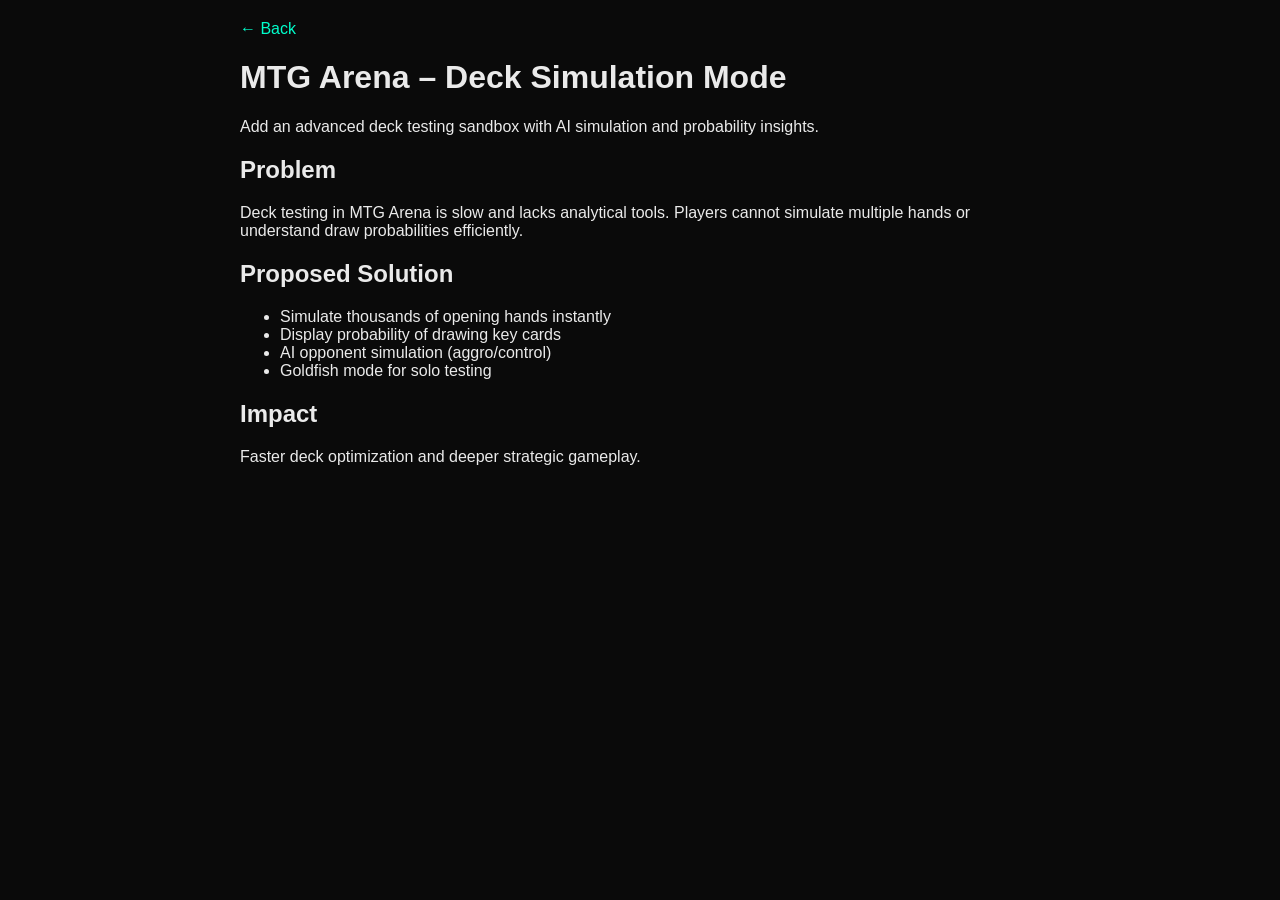
==== ideas/mtg-arena-improvements.html @ 0e39c934 "initial portal _ mtg arena page" ====
<!DOCTYPE html>
<html lang="en">
<head>
    <meta charset="UTF-8">
    <meta name="viewport" content="width=device-width, initial-scale=1.0">
    <title>MTG Arena – Deck Simulation Mode</title>
    <link rel="stylesheet" href="../styles.css">
</head>
<body>

    <div class="container">
        <a href="../index.html" class="back">← Back</a>

        <h1>MTG Arena – Deck Simulation Mode</h1>

        <p class="description">
            Add an advanced deck testing sandbox with AI simulation and probability insights.
        </p>

        <div class="section">
            <h2>Problem</h2>
            <p>
                Deck testing in MTG Arena is slow and lacks analytical tools.
                Players cannot simulate multiple hands or understand draw probabilities efficiently.
            </p>
        </div>

        <div class="section">
            <h2>Proposed Solution</h2>
            <ul>
                <li>Simulate thousands of opening hands instantly</li>
                <li>Display probability of drawing key cards</li>
                <li>AI opponent simulation (aggro/control)</li>
                <li>Goldfish mode for solo testing</li>
            </ul>
        </div>

        <div class="section">
            <h2>Impact</h2>
            <p>
                Faster deck optimization and deeper strategic gameplay.
            </p>
        </div>

    </div>

</body>
</html>
---- styles.css ----
body {
    background: #0a0a0a;
    color: #eaeaea;
    font-family: Arial, sans-serif;
    margin: 0;
    padding: 20px;
}

.title {
    text-align: center;
    color: #00ffcc;
}

.grid {
    display: grid;
    grid-template-columns: repeat(auto-fit, minmax(250px, 1fr));
    gap: 20px;
}

.card {
    display: block;
    padding: 20px;
    border: 1px solid #00ffcc;
    border-radius: 10px;
    text-decoration: none;
    color: white;
    transition: 0.3s;
}

.card:hover {
    background: #00ffcc;
    color: black;
    box-shadow: 0 0 15px #00ffcc;
}

.container {
    max-width: 800px;
    margin: auto;
}

.back {
    color: #00ffcc;
    text-decoration: none;
}

.section {
    margin-top: 20px;
}
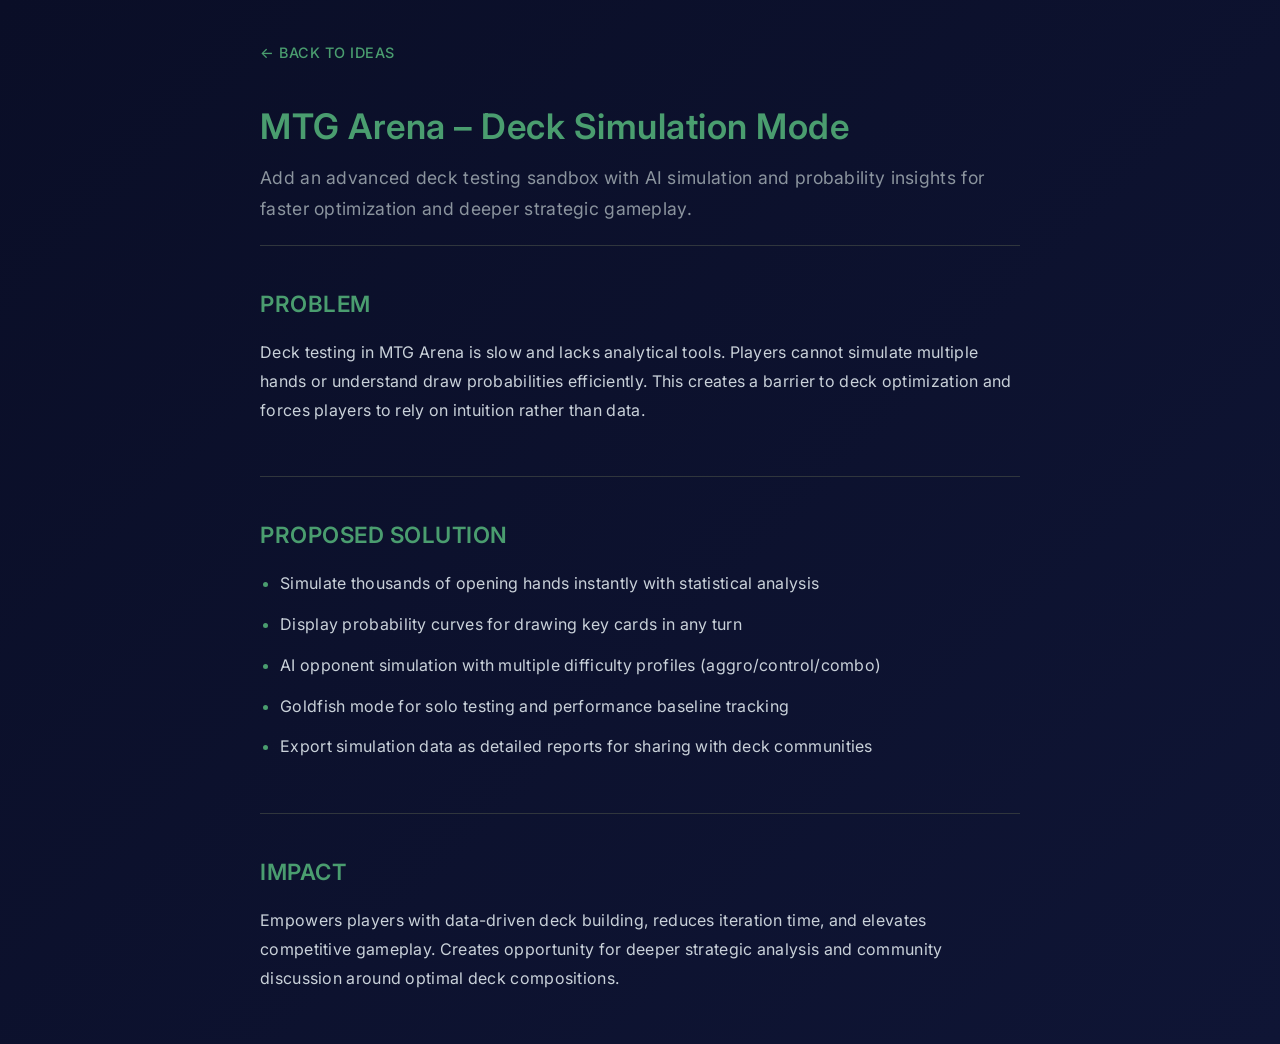
==== commit 4a9196a6: "no mans sky page" ====
--- a/ideas/mtg-arena-improvements.html
+++ b/ideas/mtg-arena-improvements.html
@@ -5,40 +5,41 @@
     <meta name="viewport" content="width=device-width, initial-scale=1.0">
     <title>MTG Arena – Deck Simulation Mode</title>
     <link rel="stylesheet" href="../styles.css">
+    <link href="https://fonts.googleapis.com/css2?family=Inter:wght@400;500;600&display=swap" rel="stylesheet">
 </head>
 <body>
 
     <div class="container">
-        <a href="../index.html" class="back">← Back</a>
+        <a href="../index.html" class="back">← Back to Ideas</a>
 
         <h1>MTG Arena – Deck Simulation Mode</h1>
 
         <p class="description">
-            Add an advanced deck testing sandbox with AI simulation and probability insights.
+            Add an advanced deck testing sandbox with AI simulation and probability insights for faster optimization and deeper strategic gameplay.
         </p>
 
         <div class="section">
             <h2>Problem</h2>
             <p>
-                Deck testing in MTG Arena is slow and lacks analytical tools.
-                Players cannot simulate multiple hands or understand draw probabilities efficiently.
+                Deck testing in MTG Arena is slow and lacks analytical tools. Players cannot simulate multiple hands or understand draw probabilities efficiently. This creates a barrier to deck optimization and forces players to rely on intuition rather than data.
             </p>
         </div>
 
         <div class="section">
             <h2>Proposed Solution</h2>
             <ul>
-                <li>Simulate thousands of opening hands instantly</li>
-                <li>Display probability of drawing key cards</li>
-                <li>AI opponent simulation (aggro/control)</li>
-                <li>Goldfish mode for solo testing</li>
+                <li>Simulate thousands of opening hands instantly with statistical analysis</li>
+                <li>Display probability curves for drawing key cards in any turn</li>
+                <li>AI opponent simulation with multiple difficulty profiles (aggro/control/combo)</li>
+                <li>Goldfish mode for solo testing and performance baseline tracking</li>
+                <li>Export simulation data as detailed reports for sharing with deck communities</li>
             </ul>
         </div>
 
         <div class="section">
             <h2>Impact</h2>
             <p>
-                Faster deck optimization and deeper strategic gameplay.
+                Empowers players with data-driven deck building, reduces iteration time, and elevates competitive gameplay. Creates opportunity for deeper strategic analysis and community discussion around optimal deck compositions.
             </p>
         </div>
 
--- a/styles.css
+++ b/styles.css
@@ -1,48 +1,396 @@
+/* === VARIABLES === */
+:root {
+    --primary-bg: #0a0e27;
+    --secondary-bg: #0f1535;
+    --tertiary-bg: #141d3e;
+    --accent-primary: #4a9d6f;
+    --accent-secondary: #3d8659;
+    --accent-warm: #d4a574;
+    --text-primary: #c9d1d9;
+    --text-secondary: #8b949e;
+    --border-color: #30363d;
+    --hover-bg: #1c2741;
+}
+
+/* === RESET & GLOBALS === */
+* {
+    margin: 0;
+    padding: 0;
+    box-sizing: border-box;
+}
+
+html {
+    scroll-behavior: smooth;
+}
+
 body {
-    background: #0a0a0a;
-    color: #eaeaea;
-    font-family: Arial, sans-serif;
+    font-family: 'Inter', -apple-system, BlinkMacSystemFont, 'Segoe UI', sans-serif;
+    background: linear-gradient(135deg, var(--primary-bg) 0%, var(--secondary-bg) 100%);
+    color: var(--text-primary);
+    line-height: 1.6;
+    letter-spacing: 0.3px;
+}
+
+/* === HEADER === */
+.hero {
+    padding: 80px 20px;
+    text-align: center;
+    border-bottom: 1px solid var(--border-color);
+    position: relative;
+    overflow: hidden;
+}
+
+.hero::before {
+    content: '';
+    position: absolute;
+    top: 0;
+    left: 0;
+    right: 0;
+    bottom: 0;
+    background: radial-gradient(ellipse at center, rgba(74, 157, 111, 0.03) 0%, transparent 70%);
+    pointer-events: none;
+}
+
+.hero-content {
+    position: relative;
+    z-index: 1;
+    max-width: 800px;
+    margin: 0 auto;
+}
+
+.hero h1 {
+    font-size: 3rem;
+    font-weight: 600;
+    letter-spacing: 2px;
+    color: var(--accent-primary);
+    margin-bottom: 16px;
+    text-transform: uppercase;
+    word-spacing: 0.2em;
+}
+
+.subtitle {
+    font-size: 1rem;
+    color: var(--text-secondary);
+    font-weight: 400;
+    max-width: 600px;
+    margin: 0 auto;
+    line-height: 1.8;
+}
+
+/* === MAIN CONTENT === */
+main {
+    max-width: 1200px;
+    margin: 0 auto;
+    padding: 60px 20px;
+}
+
+/* === CONTROLS === */
+.controls {
+    margin-bottom: 60px;
+    display: flex;
+    flex-direction: column;
+    gap: 24px;
+    align-items: center;
+}
+
+.search-input {
+    width: 100%;
+    max-width: 400px;
+    padding: 12px 16px;
+    font-size: 0.9rem;
+    letter-spacing: 0.5px;
+    text-transform: uppercase;
+    background: var(--tertiary-bg);
+    border: 1px solid var(--border-color);
+    color: var(--text-primary);
+    outline: none;
+    transition: all 0.3s ease;
+    font-family: 'Inter', sans-serif;
+}
+
+.search-input::placeholder {
+    color: var(--text-secondary);
+    text-transform: uppercase;
+}
+
+.search-input:focus {
+    border-color: var(--accent-primary);
+    background: var(--hover-bg);
+    box-shadow: 0 0 0 2px rgba(74, 157, 111, 0.1);
+}
+
+/* === TAGS === */
+.tags-container {
+    display: flex;
+    flex-wrap: wrap;
+    gap: 12px;
+    justify-content: center;
+    max-width: 800px;
+}
+
+.tag-btn {
+    padding: 8px 16px;
+    font-size: 0.85rem;
+    letter-spacing: 0.4px;
+    text-transform: uppercase;
+    background: transparent;
+    border: 1px solid var(--border-color);
+    color: var(--text-secondary);
+    cursor: pointer;
+    transition: all 0.2s ease;
+    font-family: 'Inter', sans-serif;
+    font-weight: 500;
+}
+
+.tag-btn:hover {
+    border-color: var(--accent-primary);
+    color: var(--accent-primary);
+    background: rgba(74, 157, 111, 0.05);
+}
+
+.tag-btn.active {
+    background: var(--accent-primary);
+    border-color: var(--accent-primary);
+    color: var(--primary-bg);
+    font-weight: 600;
+}
+
+/* === IDEAS GRID === */
+.ideas-grid {
+    display: grid;
+    grid-template-columns: repeat(auto-fill, minmax(300px, 1fr));
+    gap: 20px;
+    margin-bottom: 60px;
+}
+
+/* === IDEA CARD === */
+.idea-card {
+    display: block;
+    padding: 24px;
+    background: var(--tertiary-bg);
+    border: 1px solid var(--border-color);
+    text-decoration: none;
+    color: inherit;
+    transition: all 0.3s ease;
+    position: relative;
+    overflow: hidden;
+}
+
+.idea-card::before {
+    content: '';
+    position: absolute;
+    top: 0;
+    left: -100%;
+    width: 100%;
+    height: 100%;
+    background: linear-gradient(90deg, transparent, rgba(74, 157, 111, 0.1), transparent);
+    transition: left 0.5s ease;
+}
+
+.idea-card:hover {
+    border-color: var(--accent-primary);
+    background: var(--hover-bg);
+    transform: translateY(-2px);
+}
+
+.idea-card:hover::before {
+    left: 100%;
+}
+
+.card-header {
+    margin-bottom: 16px;
+    border-bottom: 1px solid var(--border-color);
+    padding-bottom: 12px;
+}
+
+.card-header h3 {
+    font-size: 1.1rem;
+    font-weight: 600;
+    letter-spacing: 0.5px;
+    color: var(--accent-primary);
+    line-height: 1.4;
+}
+
+.card-body {
+    display: flex;
+    flex-direction: column;
+    gap: 12px;
+}
+
+.category {
+    font-size: 0.8rem;
+    text-transform: uppercase;
+    letter-spacing: 1px;
+    color: var(--accent-warm);
+    font-weight: 500;
+}
+
+.tags {
+    display: flex;
+    flex-wrap: wrap;
+    gap: 8px;
+}
+
+.tag {
+    display: inline-block;
+    font-size: 0.75rem;
+    padding: 4px 8px;
+    background: rgba(74, 157, 111, 0.1);
+    border: 1px solid rgba(74, 157, 111, 0.3);
+    color: var(--accent-primary);
+    border-radius: 2px;
+    text-transform: uppercase;
+    letter-spacing: 0.3px;
+    font-weight: 500;
+}
+
+/* === NO RESULTS === */
+.no-results {
+    grid-column: 1 / -1;
+    text-align: center;
+    padding: 60px 20px;
+    color: var(--text-secondary);
+    font-size: 1rem;
+    letter-spacing: 0.5px;
+}
+
+/* === FOOTER === */
+.footer {
+    border-top: 1px solid var(--border-color);
+    padding: 40px 20px;
+    text-align: center;
+    color: var(--text-secondary);
+    font-size: 0.85rem;
+    letter-spacing: 0.3px;
+}
+
+.footer p {
     margin: 0;
-    padding: 20px;
-}
-
-.title {
-    text-align: center;
-    color: #00ffcc;
-}
-
-.grid {
-    display: grid;
-    grid-template-columns: repeat(auto-fit, minmax(250px, 1fr));
-    gap: 20px;
-}
-
-.card {
-    display: block;
-    padding: 20px;
-    border: 1px solid #00ffcc;
-    border-radius: 10px;
-    text-decoration: none;
-    color: white;
-    transition: 0.3s;
-}
-
-.card:hover {
-    background: #00ffcc;
-    color: black;
-    box-shadow: 0 0 15px #00ffcc;
-}
-
+}
+
+/* === IDEA PAGE STYLES === */
 .container {
     max-width: 800px;
-    margin: auto;
+    margin: 0 auto;
+    padding: 40px 20px;
 }
 
 .back {
-    color: #00ffcc;
+    display: inline-block;
+    margin-bottom: 40px;
+    color: var(--accent-primary);
     text-decoration: none;
+    font-size: 0.9rem;
+    letter-spacing: 0.5px;
+    text-transform: uppercase;
+    transition: all 0.2s ease;
+    font-weight: 500;
+}
+
+.back:hover {
+    color: var(--accent-secondary);
+    margin-left: 4px;
+}
+
+.container h1 {
+    font-size: 2.2rem;
+    color: var(--accent-primary);
+    margin-bottom: 12px;
+    font-weight: 600;
+    letter-spacing: 0.5px;
+    line-height: 1.3;
+}
+
+.description {
+    font-size: 1.1rem;
+    color: var(--text-secondary);
+    margin-bottom: 40px;
+    line-height: 1.8;
+    border-bottom: 1px solid var(--border-color);
+    padding-bottom: 20px;
 }
 
 .section {
-    margin-top: 20px;
-}+    margin-bottom: 40px;
+    padding-bottom: 40px;
+    border-bottom: 1px solid var(--border-color);
+}
+
+.section:last-child {
+    border-bottom: none;
+    margin-bottom: 0;
+    padding-bottom: 0;
+}
+
+.section h2 {
+    font-size: 1.4rem;
+    color: var(--accent-primary);
+    margin-bottom: 16px;
+    font-weight: 600;
+    letter-spacing: 0.5px;
+    text-transform: uppercase;
+}
+
+.section p {
+    color: var(--text-primary);
+    line-height: 1.8;
+    margin-bottom: 12px;
+}
+
+.section ul {
+    margin-left: 20px;
+    margin-bottom: 0;
+}
+
+.section li {
+    margin-bottom: 12px;
+    color: var(--text-primary);
+    line-height: 1.8;
+}
+
+.section li::marker {
+    color: var(--accent-primary);
+}
+
+/* === RESPONSIVE === */
+@media (max-width: 768px) {
+    .hero h1 {
+        font-size: 2rem;
+    }
+
+    .ideas-grid {
+        grid-template-columns: 1fr;
+    }
+
+    .controls {
+        gap: 16px;
+    }
+
+    .search-input {
+        max-width: 100%;
+    }
+
+    .container h1 {
+        font-size: 1.6rem;
+    }
+
+    .container {
+        padding: 24px 16px;
+    }
+}
+
+/* === ANIMATIONS === */
+@keyframes fadeIn {
+    from {
+        opacity: 0;
+        transform: translateY(10px);
+    }
+    to {
+        opacity: 1;
+        transform: translateY(0);
+    }
+}
+
+.idea-card {
+    animation: fadeIn 0.4s ease-out;
+}
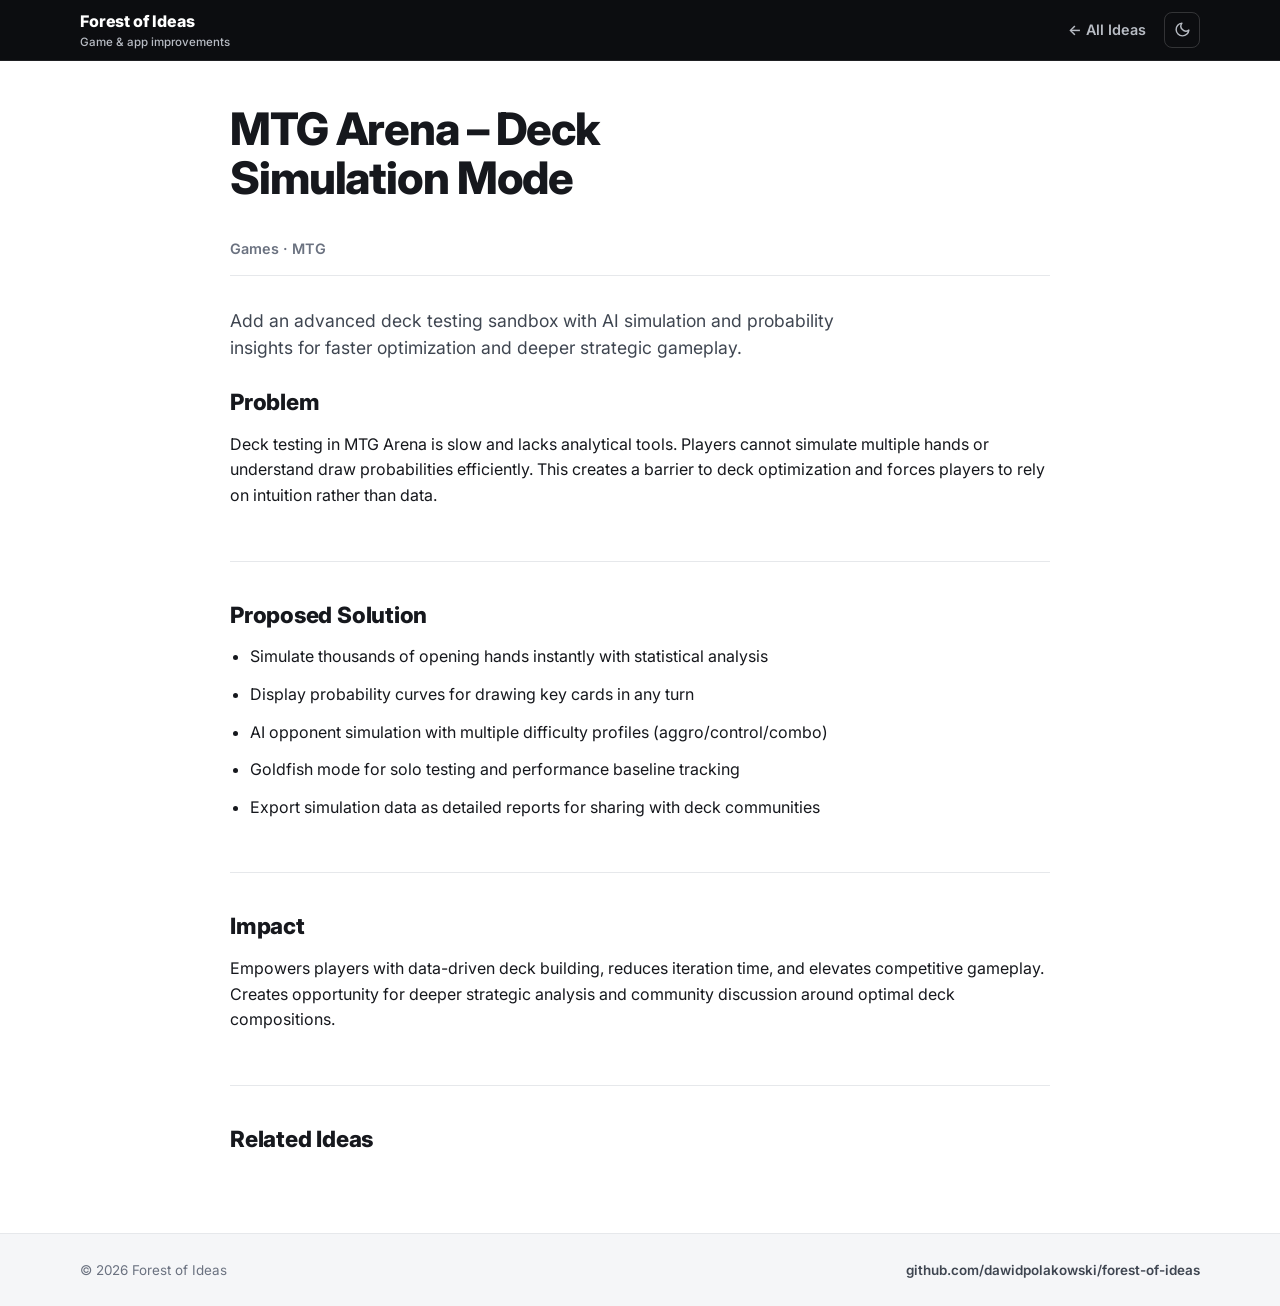
==== commit 56805e66: "refactor" ====
--- a/ideas/mtg-arena-improvements.html
+++ b/ideas/mtg-arena-improvements.html
@@ -4,15 +4,62 @@
     <meta charset="UTF-8">
     <meta name="viewport" content="width=device-width, initial-scale=1.0">
     <title>MTG Arena – Deck Simulation Mode</title>
+    <link rel="preconnect" href="https://fonts.googleapis.com">
+    <link rel="preconnect" href="https://fonts.gstatic.com" crossorigin>
+    <link href="https://fonts.googleapis.com/css2?family=Inter:wght@400;500;600;700;800&display=swap" rel="stylesheet">
     <link rel="stylesheet" href="../styles.css">
-    <link href="https://fonts.googleapis.com/css2?family=Inter:wght@400;500;600&display=swap" rel="stylesheet">
+    <script>
+      (function () {
+        function apply(t) {
+          document.documentElement.dataset.theme = t;
+        }
+        var t = new URLSearchParams(location.search).get('theme')
+          || localStorage.getItem('theme')
+          || (matchMedia('(prefers-color-scheme: dark)').matches ? 'dark' : 'light');
+        apply(t);
+        window.__toggleTheme = function () {
+          t = document.documentElement.dataset.theme === 'dark' ? 'light' : 'dark';
+          localStorage.setItem('theme', t);
+          apply(t);
+        };
+      })();
+    </script>
 </head>
 <body>
 
-    <div class="container">
-        <a href="../index.html" class="back">← Back to Ideas</a>
+    <header class="site-header">
+      <div class="nav-inner">
+        <a class="brand" href="../index.html" aria-label="Forest of Ideas home">
+          <span class="brand-text">
+            <strong>Forest of Ideas</strong>
+            <small>Game & app improvements</small>
+          </span>
+        </a>
+        <nav class="nav-links" aria-label="Primary">
+          <a href="../index.html">← All Ideas</a>
+          <button id="theme-toggle" class="theme-toggle" type="button" onclick="__toggleTheme()"
+            aria-label="Toggle dark mode" title="Toggle theme">
+            <svg class="i-moon" viewBox="0 0 24 24" fill="none" stroke="currentColor" stroke-width="2"
+              stroke-linecap="round" stroke-linejoin="round">
+              <path d="M21 12.8A9 9 0 1 1 11.2 3a7 7 0 0 0 9.8 9.8z" />
+            </svg>
+            <svg class="i-sun" viewBox="0 0 24 24" fill="none" stroke="currentColor" stroke-width="2"
+              stroke-linecap="round" stroke-linejoin="round">
+              <circle cx="12" cy="12" r="4.2" />
+              <path d="M12 2v2.5M12 19.5V22M4.9 4.9l1.8 1.8M17.3 17.3l1.8 1.8M2 12h2.5M19.5 12H22M4.9 19.1l1.8-1.8M17.3 6.7l1.8-1.8" />
+            </svg>
+          </button>
+        </nav>
+      </div>
+    </header>
 
+    <main>
+      <div class="container">
         <h1>MTG Arena – Deck Simulation Mode</h1>
+
+        <div class="idea-page-meta">
+          <span>Games · MTG</span>
+        </div>
 
         <p class="description">
             Add an advanced deck testing sandbox with AI simulation and probability insights for faster optimization and deeper strategic gameplay.
@@ -43,7 +90,19 @@
             </p>
         </div>
 
-    </div>
+        <div class="section">
+          <h2>Related Ideas</h2>
+          <div id="related-ideas" class="ideas-grid"></div>
+        </div>
+      </div>
+    </main>
+
+    <footer class="site-footer">
+      <div class="footer-inner">
+        <span>© 2026 Forest of Ideas</span>
+        <a href="https://github.com/dawidpolakowski/forest-of-ideas" target="_blank" rel="noreferrer">github.com/dawidpolakowski/forest-of-ideas</a>
+      </div>
+    </footer>
 
 </body>
 </html>
--- a/styles.css
+++ b/styles.css
@@ -1,396 +1,699 @@
-/* === VARIABLES === */
 :root {
-    --primary-bg: #0a0e27;
-    --secondary-bg: #0f1535;
-    --tertiary-bg: #141d3e;
-    --accent-primary: #4a9d6f;
-    --accent-secondary: #3d8659;
-    --accent-warm: #d4a574;
-    --text-primary: #c9d1d9;
-    --text-secondary: #8b949e;
-    --border-color: #30363d;
-    --hover-bg: #1c2741;
-}
-
-/* === RESET & GLOBALS === */
+  --bg: #ffffff;
+  --bg-alt: #f5f6f8;
+  --surface: #ffffff;
+  --ink: #16181d;
+  --ink-soft: #3f4651;
+  --muted: #6b7280;
+  --faint: #8a929e;
+  --line: #e6e8eb;
+  --line-strong: #d3d7dd;
+  --accent: #16181d;
+  --accent-strong: #000000;
+  --accent-soft: rgba(16, 24, 29, 0.07);
+  --focus-ring: rgba(16, 24, 29, 0.18);
+  --shadow-sm: 0 1px 2px rgba(16, 18, 22, 0.06);
+  --shadow-md: 0 6px 24px rgba(16, 18, 22, 0.09);
+  --header-bg: #0c0d10;
+  --header-ink: #ffffff;
+  --header-muted: #b8bcc4;
+  --radius: 10px;
+  --maxw: 1120px;
+}
+
+:root[data-theme="dark"] {
+  --bg: #0d1117;
+  --bg-alt: #161b22;
+  --surface: #161b22;
+  --ink: #e6edf3;
+  --ink-soft: #aeb6c0;
+  --muted: #8b949e;
+  --faint: #6e7681;
+  --line: #2a3038;
+  --line-strong: #3d444d;
+  --accent: #e6edf3;
+  --accent-strong: #ffffff;
+  --accent-soft: rgba(230, 237, 243, 0.1);
+  --focus-ring: rgba(230, 237, 243, 0.22);
+  --shadow-sm: 0 1px 2px rgba(1, 4, 9, 0.5);
+  --shadow-md: 0 8px 28px rgba(1, 4, 9, 0.6);
+}
+
 * {
-    margin: 0;
-    padding: 0;
-    box-sizing: border-box;
+  box-sizing: border-box;
 }
 
 html {
-    scroll-behavior: smooth;
+  scroll-behavior: smooth;
+  color-scheme: light;
+}
+
+html[data-theme="dark"] {
+  color-scheme: dark;
 }
 
 body {
-    font-family: 'Inter', -apple-system, BlinkMacSystemFont, 'Segoe UI', sans-serif;
-    background: linear-gradient(135deg, var(--primary-bg) 0%, var(--secondary-bg) 100%);
-    color: var(--text-primary);
-    line-height: 1.6;
-    letter-spacing: 0.3px;
+  min-height: 100vh;
+  margin: 0;
+  background: var(--bg);
+  color: var(--ink);
+  font-family: Inter, ui-sans-serif, system-ui, -apple-system, "Segoe UI", sans-serif;
+  line-height: 1.5;
+  -webkit-font-smoothing: antialiased;
+  transition: background 200ms ease, color 200ms ease;
+}
+
+a {
+  color: var(--accent);
+  text-decoration: none;
+}
+
+a:hover {
+  color: var(--accent-strong);
+}
+
+button,
+input,
+select {
+  font: inherit;
+}
+
+h1,
+h2,
+h3,
+p {
+  margin-top: 0;
 }
 
 /* === HEADER === */
+.site-header {
+  position: sticky;
+  top: 0;
+  z-index: 20;
+  background: var(--header-bg);
+  color: var(--header-ink);
+  border-bottom: 1px solid rgba(255, 255, 255, 0.08);
+}
+
+.nav-inner {
+  width: min(var(--maxw), calc(100% - 48px));
+  margin: 0 auto;
+  height: 60px;
+  display: flex;
+  align-items: center;
+  justify-content: space-between;
+  gap: 18px;
+}
+
+.brand {
+  display: inline-flex;
+  align-items: center;
+  gap: 11px;
+  color: var(--header-ink);
+}
+
+.brand:hover {
+  color: var(--header-ink);
+}
+
+.brand-text strong {
+  display: block;
+  font-size: 1rem;
+  font-weight: 800;
+  letter-spacing: -0.01em;
+}
+
+.brand-text small {
+  display: block;
+  margin-top: 1px;
+  font-size: 0.72rem;
+  color: var(--header-muted);
+  font-weight: 500;
+}
+
+.nav-links {
+  display: flex;
+  align-items: center;
+  gap: 6px;
+}
+
+.nav-links a {
+  padding: 8px 12px;
+  border-radius: 7px;
+  color: var(--header-muted);
+  font-size: 0.9rem;
+  font-weight: 600;
+  transition: color 140ms ease, background 140ms ease;
+}
+
+.nav-links a:hover {
+  color: #fff;
+  background: rgba(255, 255, 255, 0.08);
+}
+
+.theme-toggle {
+  display: inline-grid;
+  place-items: center;
+  width: 36px;
+  height: 36px;
+  border: 1px solid rgba(255, 255, 255, 0.16);
+  border-radius: 8px;
+  background: transparent;
+  color: var(--header-muted);
+  cursor: pointer;
+  transition: color 140ms ease, border-color 140ms ease, background 140ms ease;
+}
+
+.theme-toggle:hover {
+  color: #fff;
+  background: rgba(255, 255, 255, 0.08);
+}
+
+.theme-toggle svg {
+  width: 17px;
+  height: 17px;
+}
+
+.theme-toggle .i-sun {
+  display: none;
+}
+
+:root[data-theme="dark"] .theme-toggle .i-moon {
+  display: none;
+}
+
+:root[data-theme="dark"] .theme-toggle .i-sun {
+  display: block;
+}
+
+/* === MAIN LAYOUT === */
+main {
+  width: min(var(--maxw), calc(100% - 48px));
+  margin: 0 auto;
+  padding: 0 0 64px;
+}
+
+/* === HERO === */
 .hero {
-    padding: 80px 20px;
-    text-align: center;
-    border-bottom: 1px solid var(--border-color);
-    position: relative;
-    overflow: hidden;
-}
-
-.hero::before {
-    content: '';
-    position: absolute;
-    top: 0;
-    left: 0;
-    right: 0;
-    bottom: 0;
-    background: radial-gradient(ellipse at center, rgba(74, 157, 111, 0.03) 0%, transparent 70%);
-    pointer-events: none;
-}
-
-.hero-content {
-    position: relative;
-    z-index: 1;
-    max-width: 800px;
-    margin: 0 auto;
+  padding: 64px 0 40px;
+  border-bottom: 1px solid var(--line);
+}
+
+.eyebrow {
+  margin: 0 0 14px;
+  color: var(--muted);
+  font-size: 0.76rem;
+  font-weight: 800;
+  letter-spacing: 0.14em;
+  text-transform: uppercase;
 }
 
 .hero h1 {
-    font-size: 3rem;
-    font-weight: 600;
-    letter-spacing: 2px;
-    color: var(--accent-primary);
-    margin-bottom: 16px;
-    text-transform: uppercase;
-    word-spacing: 0.2em;
-}
-
-.subtitle {
-    font-size: 1rem;
-    color: var(--text-secondary);
-    font-weight: 400;
-    max-width: 600px;
-    margin: 0 auto;
-    line-height: 1.8;
-}
-
-/* === MAIN CONTENT === */
-main {
-    max-width: 1200px;
-    margin: 0 auto;
-    padding: 60px 20px;
-}
-
-/* === CONTROLS === */
-.controls {
-    margin-bottom: 60px;
-    display: flex;
-    flex-direction: column;
-    gap: 24px;
-    align-items: center;
-}
-
-.search-input {
-    width: 100%;
-    max-width: 400px;
-    padding: 12px 16px;
-    font-size: 0.9rem;
-    letter-spacing: 0.5px;
-    text-transform: uppercase;
-    background: var(--tertiary-bg);
-    border: 1px solid var(--border-color);
-    color: var(--text-primary);
-    outline: none;
-    transition: all 0.3s ease;
-    font-family: 'Inter', sans-serif;
-}
-
-.search-input::placeholder {
-    color: var(--text-secondary);
-    text-transform: uppercase;
-}
-
-.search-input:focus {
-    border-color: var(--accent-primary);
-    background: var(--hover-bg);
-    box-shadow: 0 0 0 2px rgba(74, 157, 111, 0.1);
-}
-
-/* === TAGS === */
+  max-width: 18ch;
+  margin: 0 0 18px;
+  font-size: clamp(2.4rem, 5vw, 3.9rem);
+  font-weight: 800;
+  line-height: 1.04;
+  letter-spacing: -0.025em;
+}
+
+.hero-subtitle {
+  max-width: 56ch;
+  margin: 0 0 28px;
+  color: var(--ink-soft);
+  font-size: 1.1rem;
+}
+
+.stats {
+  display: flex;
+  flex-wrap: wrap;
+  gap: 14px;
+}
+
+.stat {
+  min-width: 150px;
+  flex: 1;
+  border: 1px solid var(--line);
+  border-radius: var(--radius);
+  background: var(--surface);
+  box-shadow: var(--shadow-sm);
+  padding: 16px 18px;
+}
+
+.stat .num {
+  display: block;
+  font-size: 1.9rem;
+  font-weight: 800;
+  letter-spacing: -0.02em;
+}
+
+.stat .lbl {
+  display: block;
+  margin-top: 2px;
+  color: var(--muted);
+  font-size: 0.82rem;
+  font-weight: 600;
+}
+
+/* === TOOLBAR === */
+.toolbar {
+  display: flex;
+  flex-wrap: wrap;
+  align-items: flex-end;
+  gap: 14px;
+  padding: 28px 0 18px;
+}
+
+.search-field {
+  flex: 1;
+  min-width: 240px;
+  display: grid;
+  gap: 7px;
+}
+
+.select-field {
+  display: grid;
+  gap: 7px;
+}
+
+.toolbar label > span {
+  color: var(--faint);
+  font-size: 0.72rem;
+  font-weight: 700;
+  letter-spacing: 0.06em;
+  text-transform: uppercase;
+}
+
+input,
+select {
+  min-height: 44px;
+  border: 1px solid var(--line-strong);
+  border-radius: 8px;
+  background: var(--surface);
+  color: var(--ink);
+  outline: none;
+  transition: border-color 140ms ease, box-shadow 140ms ease;
+}
+
+input {
+  width: 100%;
+  padding: 0 14px 0 42px;
+  background-image: url("data:image/svg+xml,%3Csvg xmlns='http://www.w3.org/2000/svg' width='18' height='18' viewBox='0 0 24 24' fill='none' stroke='%238a929e' stroke-width='2' stroke-linecap='round'%3E%3Ccircle cx='11' cy='11' r='7'/%3E%3Cpath d='M21 21l-4.3-4.3'/%3E%3C/svg%3E");
+  background-repeat: no-repeat;
+  background-position: 14px center;
+}
+
+select {
+  min-width: 190px;
+  padding: 0 14px;
+}
+
+input:focus,
+select:focus {
+  border-color: var(--accent);
+  box-shadow: 0 0 0 3px var(--focus-ring);
+}
+
+/* === SECTION HEADING === */
+.section-heading {
+  display: flex;
+  align-items: baseline;
+  justify-content: space-between;
+  gap: 16px;
+  margin: 8px 0 18px;
+}
+
+.section-heading h2 {
+  font-size: 1.2rem;
+  font-weight: 800;
+  letter-spacing: -0.01em;
+}
+
+/* === CATEGORIES SECTION === */
+.categories-section {
+  padding: 32px 0 28px;
+  border-bottom: 1px solid var(--line);
+}
+
+.categories-grid {
+  display: grid;
+  grid-template-columns: repeat(auto-fill, minmax(240px, 1fr));
+  gap: 16px;
+}
+
+.category-card {
+  display: flex;
+  flex-direction: column;
+  border: 1px solid var(--line);
+  border-radius: var(--radius);
+  background: var(--surface);
+  box-shadow: var(--shadow-sm);
+  padding: 24px;
+  color: var(--ink);
+  text-decoration: none;
+  transition: border-color 160ms ease, box-shadow 160ms ease, transform 160ms ease;
+}
+
+.category-card:hover {
+  border-color: var(--line-strong);
+  box-shadow: var(--shadow-md);
+  transform: translateY(-3px);
+}
+
+.category-card h3 {
+  margin: 0 0 8px;
+  font-size: 1.3rem;
+  font-weight: 700;
+  letter-spacing: -0.01em;
+  color: var(--accent);
+}
+
+.category-card p {
+  margin: 0 0 16px;
+  color: var(--ink-soft);
+  font-size: 0.95rem;
+  flex: 1;
+}
+
+.category-card .count {
+  display: inline-block;
+  font-size: 1.8rem;
+  font-weight: 800;
+  color: var(--accent);
+}
+
+#result-count {
+  color: var(--muted);
+  font-size: 0.88rem;
+  font-weight: 600;
+}
+
+/* === TAGS CONTAINER === */
 .tags-container {
-    display: flex;
-    flex-wrap: wrap;
-    gap: 12px;
-    justify-content: center;
-    max-width: 800px;
-}
-
-.tag-btn {
-    padding: 8px 16px;
-    font-size: 0.85rem;
-    letter-spacing: 0.4px;
-    text-transform: uppercase;
-    background: transparent;
-    border: 1px solid var(--border-color);
-    color: var(--text-secondary);
-    cursor: pointer;
-    transition: all 0.2s ease;
-    font-family: 'Inter', sans-serif;
-    font-weight: 500;
-}
-
-.tag-btn:hover {
-    border-color: var(--accent-primary);
-    color: var(--accent-primary);
-    background: rgba(74, 157, 111, 0.05);
-}
-
-.tag-btn.active {
-    background: var(--accent-primary);
-    border-color: var(--accent-primary);
-    color: var(--primary-bg);
-    font-weight: 600;
+  display: flex;
+  flex-wrap: wrap;
+  gap: 8px;
+  margin-bottom: 24px;
+}
+
+.tags-container .tag {
+  border: 1px solid var(--line);
+  border-radius: 999px;
+  background: transparent;
+  color: var(--ink-soft);
+  padding: 6px 12px;
+  font-size: 0.82rem;
+  font-weight: 600;
+  cursor: pointer;
+  transition: border-color 140ms ease, background 140ms ease, color 140ms ease;
+}
+
+.tags-container .tag::before {
+  content: "#";
+  opacity: 0.5;
+  margin-right: 2px;
+}
+
+.tags-container .tag:hover {
+  border-color: var(--accent);
+  color: var(--ink);
+  background: var(--accent-soft);
+}
+
+.tags-container .tag.active {
+  border-color: var(--accent);
+  background: var(--accent-soft);
+  color: var(--accent-strong);
+  font-weight: 700;
 }
 
 /* === IDEAS GRID === */
 .ideas-grid {
-    display: grid;
-    grid-template-columns: repeat(auto-fill, minmax(300px, 1fr));
-    gap: 20px;
-    margin-bottom: 60px;
+  display: grid;
+  grid-template-columns: repeat(auto-fill, minmax(280px, 1fr));
+  gap: 16px;
 }
 
 /* === IDEA CARD === */
 .idea-card {
-    display: block;
-    padding: 24px;
-    background: var(--tertiary-bg);
-    border: 1px solid var(--border-color);
-    text-decoration: none;
-    color: inherit;
-    transition: all 0.3s ease;
-    position: relative;
-    overflow: hidden;
-}
-
-.idea-card::before {
-    content: '';
-    position: absolute;
-    top: 0;
-    left: -100%;
-    width: 100%;
-    height: 100%;
-    background: linear-gradient(90deg, transparent, rgba(74, 157, 111, 0.1), transparent);
-    transition: left 0.5s ease;
+  display: flex;
+  flex-direction: column;
+  border: 1px solid var(--line);
+  border-radius: var(--radius);
+  background: var(--surface);
+  box-shadow: var(--shadow-sm);
+  transition: border-color 160ms ease, box-shadow 160ms ease, transform 160ms ease;
+  min-height: 200px;
 }
 
 .idea-card:hover {
-    border-color: var(--accent-primary);
-    background: var(--hover-bg);
-    transform: translateY(-2px);
-}
-
-.idea-card:hover::before {
-    left: 100%;
-}
-
-.card-header {
-    margin-bottom: 16px;
-    border-bottom: 1px solid var(--border-color);
-    padding-bottom: 12px;
-}
-
-.card-header h3 {
-    font-size: 1.1rem;
-    font-weight: 600;
-    letter-spacing: 0.5px;
-    color: var(--accent-primary);
-    line-height: 1.4;
-}
-
-.card-body {
-    display: flex;
-    flex-direction: column;
-    gap: 12px;
-}
-
-.category {
-    font-size: 0.8rem;
-    text-transform: uppercase;
-    letter-spacing: 1px;
-    color: var(--accent-warm);
-    font-weight: 500;
-}
-
-.tags {
-    display: flex;
-    flex-wrap: wrap;
-    gap: 8px;
+  border-color: var(--line-strong);
+  box-shadow: var(--shadow-md);
+  transform: translateY(-3px);
+}
+
+.idea-card-link {
+  display: flex;
+  flex: 1;
+  flex-direction: column;
+  padding: 20px;
+  color: var(--ink);
+}
+
+.idea-card-link:hover {
+  color: var(--ink);
+}
+
+.card-category {
+  align-self: flex-start;
+  padding: 3px 9px;
+  border-radius: 999px;
+  background: var(--accent-soft);
+  color: var(--ink-soft);
+  font-size: 0.7rem;
+  font-weight: 700;
+  letter-spacing: 0.04em;
+  text-transform: uppercase;
+}
+
+.idea-card h3 {
+  margin: 13px 0 8px;
+  font-size: 1.05rem;
+  font-weight: 700;
+  line-height: 1.32;
+  letter-spacing: -0.01em;
+  overflow-wrap: anywhere;
+}
+
+.idea-card-description {
+  margin: 0;
+  color: var(--ink-soft);
+  font-size: 0.9rem;
+  line-height: 1.5;
+  display: -webkit-box;
+  -webkit-line-clamp: 2;
+  -webkit-box-orient: vertical;
+  overflow: hidden;
+  flex: 1;
+}
+
+.idea-card-footer {
+  display: flex;
+  align-items: center;
+  justify-content: space-between;
+  margin-top: 16px;
+  padding-top: 16px;
+  border-top: 1px solid var(--line);
+  color: var(--muted);
+  font-size: 0.84rem;
+  font-weight: 600;
+}
+
+.idea-card-footer .tags {
+  display: flex;
+  flex-wrap: wrap;
+  gap: 6px;
 }
 
 .tag {
-    display: inline-block;
-    font-size: 0.75rem;
-    padding: 4px 8px;
-    background: rgba(74, 157, 111, 0.1);
-    border: 1px solid rgba(74, 157, 111, 0.3);
-    color: var(--accent-primary);
-    border-radius: 2px;
-    text-transform: uppercase;
-    letter-spacing: 0.3px;
-    font-weight: 500;
+  border: 1px solid var(--line);
+  border-radius: 999px;
+  background: transparent;
+  color: var(--ink-soft);
+  padding: 3px 10px;
+  font-size: 0.74rem;
+  font-weight: 600;
+  cursor: pointer;
+  transition: border-color 140ms ease, background 140ms ease, color 140ms ease;
+}
+
+.tag::before {
+  content: "#";
+  opacity: 0.5;
+  margin-right: 1px;
+}
+
+.tag:hover {
+  border-color: var(--accent);
+  color: var(--ink);
+  background: var(--accent-soft);
 }
 
 /* === NO RESULTS === */
 .no-results {
-    grid-column: 1 / -1;
-    text-align: center;
-    padding: 60px 20px;
-    color: var(--text-secondary);
-    font-size: 1rem;
-    letter-spacing: 0.5px;
-}
-
-/* === FOOTER === */
-.footer {
-    border-top: 1px solid var(--border-color);
-    padding: 40px 20px;
-    text-align: center;
-    color: var(--text-secondary);
-    font-size: 0.85rem;
-    letter-spacing: 0.3px;
-}
-
-.footer p {
-    margin: 0;
+  grid-column: 1 / -1;
+  border: 1px dashed var(--line-strong);
+  border-radius: var(--radius);
+  background: var(--bg-alt);
+  color: var(--muted);
+  padding: 44px;
+  text-align: center;
+  font-weight: 500;
 }
 
 /* === IDEA PAGE STYLES === */
 .container {
-    max-width: 800px;
-    margin: 0 auto;
-    padding: 40px 20px;
+  max-width: 820px;
+  margin: 44px auto 0;
 }
 
 .back {
-    display: inline-block;
-    margin-bottom: 40px;
-    color: var(--accent-primary);
-    text-decoration: none;
-    font-size: 0.9rem;
-    letter-spacing: 0.5px;
-    text-transform: uppercase;
-    transition: all 0.2s ease;
-    font-weight: 500;
+  display: inline-flex;
+  align-items: center;
+  gap: 6px;
+  margin-bottom: 20px;
+  color: var(--muted);
+  font-size: 0.9rem;
+  font-weight: 600;
 }
 
 .back:hover {
-    color: var(--accent-secondary);
-    margin-left: 4px;
+  color: var(--ink);
 }
 
 .container h1 {
-    font-size: 2.2rem;
-    color: var(--accent-primary);
-    margin-bottom: 12px;
-    font-weight: 600;
-    letter-spacing: 0.5px;
-    line-height: 1.3;
+  max-width: 18ch;
+  margin: 0 0 18px;
+  font-size: clamp(2rem, 4vw, 2.8rem);
+  font-weight: 800;
+  line-height: 1.1;
+  letter-spacing: -0.025em;
+}
+
+.idea-page-meta {
+  padding: 16px 0;
+  border-bottom: 1px solid var(--line);
+  margin-bottom: 32px;
+}
+
+.idea-page-meta span {
+  display: block;
+  color: var(--muted);
+  font-size: 0.9rem;
+  font-weight: 600;
 }
 
 .description {
-    font-size: 1.1rem;
-    color: var(--text-secondary);
-    margin-bottom: 40px;
-    line-height: 1.8;
-    border-bottom: 1px solid var(--border-color);
-    padding-bottom: 20px;
+  max-width: 56ch;
+  color: var(--ink-soft);
+  font-size: 1.1rem;
+  margin: 0 0 28px;
 }
 
 .section {
-    margin-bottom: 40px;
-    padding-bottom: 40px;
-    border-bottom: 1px solid var(--border-color);
+  margin-bottom: 40px;
+  padding-bottom: 40px;
+  border-bottom: 1px solid var(--line);
 }
 
 .section:last-child {
-    border-bottom: none;
-    margin-bottom: 0;
-    padding-bottom: 0;
+  border-bottom: none;
+  margin-bottom: 0;
+  padding-bottom: 0;
 }
 
 .section h2 {
-    font-size: 1.4rem;
-    color: var(--accent-primary);
-    margin-bottom: 16px;
-    font-weight: 600;
-    letter-spacing: 0.5px;
-    text-transform: uppercase;
+  margin: 0 0 16px;
+  font-size: 1.4rem;
+  font-weight: 800;
+  letter-spacing: -0.01em;
+  line-height: 1.2;
 }
 
 .section p {
-    color: var(--text-primary);
-    line-height: 1.8;
-    margin-bottom: 12px;
+  color: var(--ink);
+  line-height: 1.6;
+  margin-bottom: 12px;
 }
 
 .section ul {
-    margin-left: 20px;
-    margin-bottom: 0;
+  margin: 0 0 0 20px;
+  padding: 0;
 }
 
 .section li {
-    margin-bottom: 12px;
-    color: var(--text-primary);
-    line-height: 1.8;
-}
-
-.section li::marker {
-    color: var(--accent-primary);
+  margin-bottom: 12px;
+  color: var(--ink);
+  line-height: 1.6;
+}
+
+.section li strong {
+  font-weight: 700;
+  color: var(--accent);
+}
+
+/* === FOOTER === */
+.site-footer {
+  border-top: 1px solid var(--line);
+  background: var(--bg-alt);
+}
+
+.footer-inner {
+  width: min(var(--maxw), calc(100% - 48px));
+  margin: 0 auto;
+  padding: 26px 0;
+  display: flex;
+  flex-wrap: wrap;
+  align-items: center;
+  justify-content: space-between;
+  gap: 12px;
+  color: var(--muted);
+  font-size: 0.84rem;
+}
+
+.footer-inner a {
+  color: var(--ink-soft);
+  font-weight: 600;
+}
+
+.footer-links {
+  display: flex;
+  align-items: center;
+  gap: 8px;
 }
 
 /* === RESPONSIVE === */
-@media (max-width: 768px) {
-    .hero h1 {
-        font-size: 2rem;
-    }
-
-    .ideas-grid {
-        grid-template-columns: 1fr;
-    }
-
-    .controls {
-        gap: 16px;
-    }
-
-    .search-input {
-        max-width: 100%;
-    }
-
-    .container h1 {
-        font-size: 1.6rem;
-    }
-
-    .container {
-        padding: 24px 16px;
-    }
-}
-
-/* === ANIMATIONS === */
-@keyframes fadeIn {
-    from {
-        opacity: 0;
-        transform: translateY(10px);
-    }
-    to {
-        opacity: 1;
-        transform: translateY(0);
-    }
-}
-
-.idea-card {
-    animation: fadeIn 0.4s ease-out;
-}
+@media (max-width: 720px) {
+  .nav-inner,
+  main,
+  .footer-inner {
+    width: calc(100% - 32px);
+  }
+
+  .hero {
+    padding: 44px 0 32px;
+  }
+
+  .toolbar {
+    flex-direction: column;
+    align-items: stretch;
+  }
+
+  select {
+    width: 100%;
+  }
+
+  .container {
+    margin: 32px auto 0;
+  }
+}
